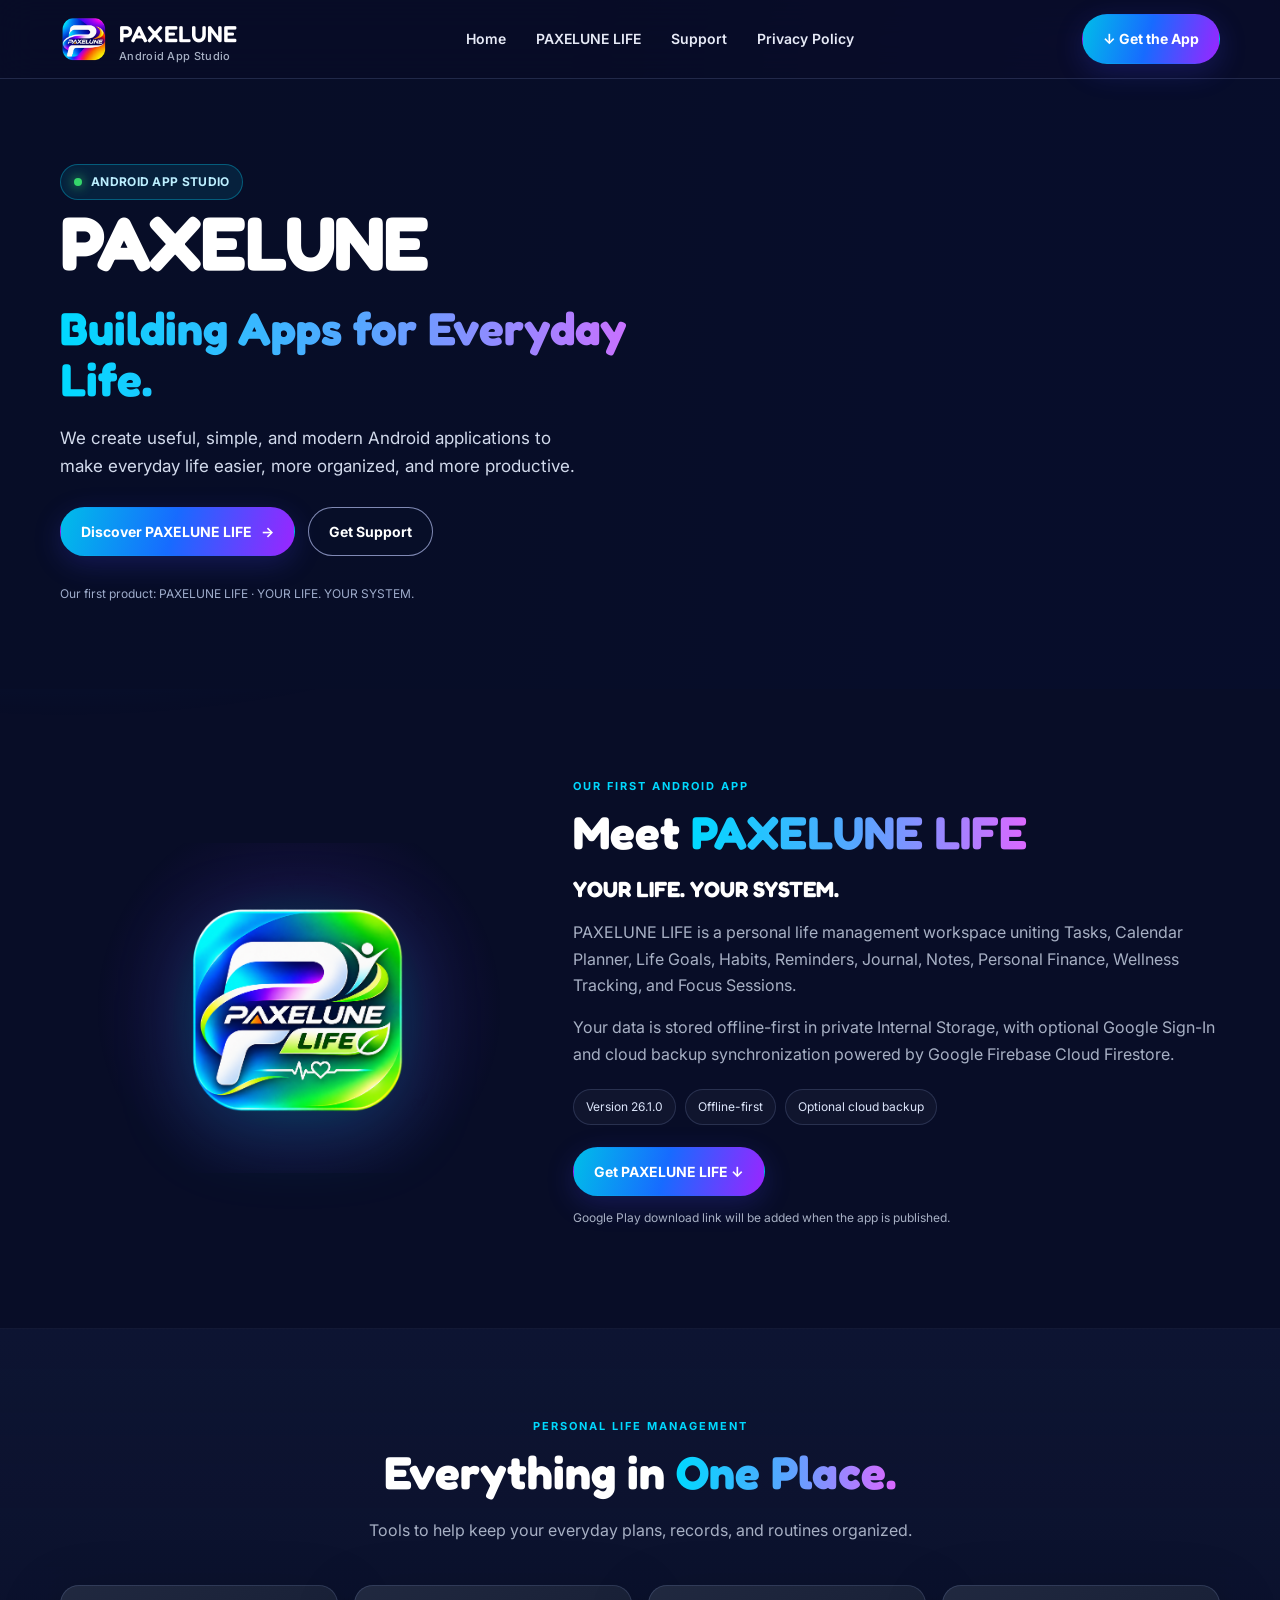
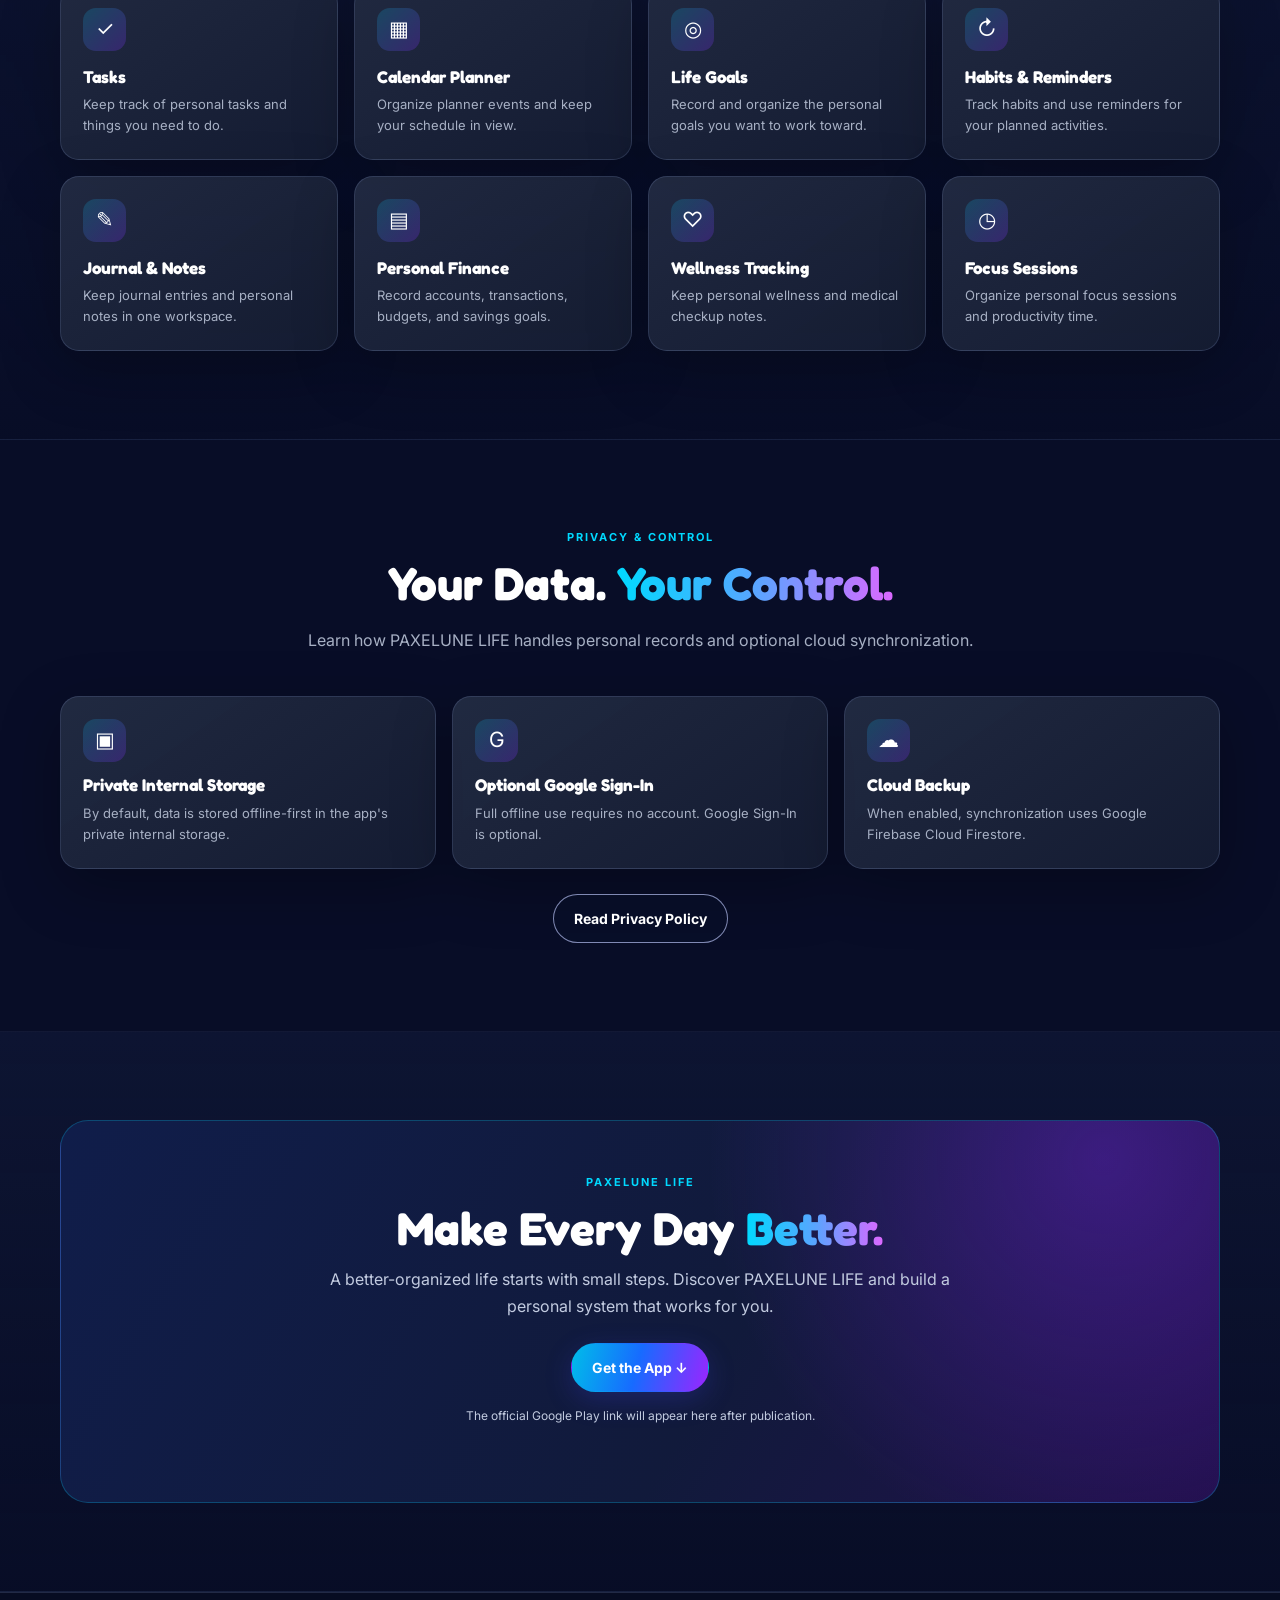
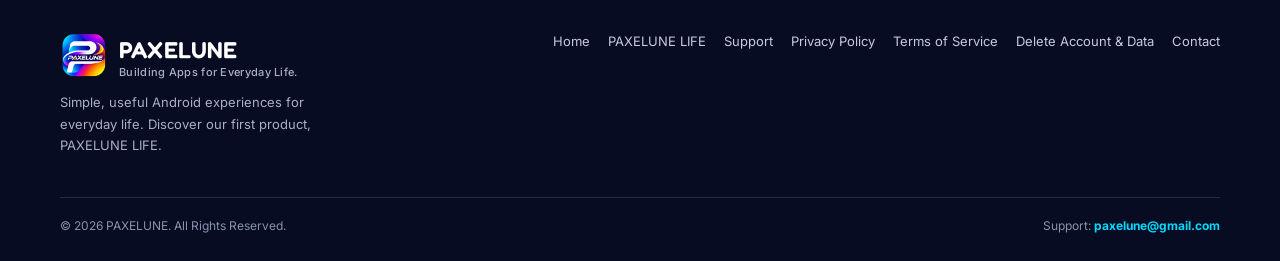
==== index.html @ 8ac83ff8 "Upload PAXELUNE website" ====
<!doctype html>
<html lang="en"><head><meta charset="utf-8"><meta name="viewport" content="width=device-width,initial-scale=1">
<meta name="theme-color" content="#080d27"><meta name="description" content="PAXELUNE creates simple, useful Android applications. Discover PAXELUNE LIFE, your personal life management workspace.">
<meta property="og:title" content="PAXELUNE — Building Apps for Everyday Life"><meta property="og:description" content="Discover PAXELUNE LIFE, your personal life management workspace."><meta property="og:type" content="website">
<link rel="icon" href="assets/favicon.png"><link rel="stylesheet" href="css/style.css"><title>PAXELUNE — Building Apps for Everyday Life</title></head><body><div class="top-glow"></div>

<header class="navbar"><div class="container nav-inner">
<a class="brand" href="index.html"><img src="assets/logo-paxelune.png" alt="PAXELUNE logo"><span>PAXELUNE<small>Android App Studio</small></span></a>
<button class="menu-toggle" aria-label="Open navigation" aria-expanded="false">☰</button>
<nav class="nav-links" aria-label="Main navigation"><a href="index.html">Home</a><a href="index.html#life">PAXELUNE LIFE</a><a href="support.html">Support</a><a href="privacy-policy.html">Privacy Policy</a></nav>
<a class="nav-cta" data-play-store href="#coming-soon">↓ Get the App</a>
</div></header>

<main>
<section class="hero"><div class="container"><div class="hero-content">
<div class="eyebrow"><span class="dot"></span> ANDROID APP STUDIO</div>
<h1>PAXELUNE</h1><h2 class="gradient-text">Building Apps for Everyday Life.</h2>
<p>We create useful, simple, and modern Android applications to make everyday life easier, more organized, and more productive.</p>
<div class="hero-actions"><a class="btn btn-primary" href="#life">Discover PAXELUNE LIFE <span>→</span></a><a class="btn btn-outline" href="support.html">Get Support</a></div>
<div class="hero-note">Our first product: PAXELUNE LIFE · YOUR LIFE. YOUR SYSTEM.</div>
</div></div></section>

<section class="section" id="life"><div class="container product-grid">
<div class="product-logo-wrap"><img class="product-logo" src="assets/logo-paxelune-life.png" alt="PAXELUNE LIFE official application logo"></div>
<div class="product-copy"><div class="kicker">OUR FIRST ANDROID APP</div><h2>Meet <span class="gradient-text">PAXELUNE LIFE</span></h2>
<h3>YOUR LIFE. YOUR SYSTEM.</h3>
<p>PAXELUNE LIFE is a personal life management workspace uniting Tasks, Calendar Planner, Life Goals, Habits, Reminders, Journal, Notes, Personal Finance, Wellness Tracking, and Focus Sessions.</p>
<p>Your data is stored offline-first in private Internal Storage, with optional Google Sign-In and cloud backup synchronization powered by Google Firebase Cloud Firestore.</p>
<div class="info-pills"><span class="pill">Version 26.1.0</span><span class="pill">Offline-first</span><span class="pill">Optional cloud backup</span></div>
<a class="btn btn-primary" data-play-store href="#coming-soon">Get PAXELUNE LIFE ↓</a><p id="download-status" class="form-help" aria-live="polite">Google Play download link will be added when the app is published.</p>
</div></div></section>

<section class="section alt" id="features"><div class="container"><div class="section-head"><div class="kicker">PERSONAL LIFE MANAGEMENT</div><h2>Everything in <span class="gradient-text">One Place.</span></h2><p>Tools to help keep your everyday plans, records, and routines organized.</p></div>
<div class="feature-grid">
<div class="feature-card"><div class="feature-icon">✓</div><h3>Tasks</h3><p>Keep track of personal tasks and things you need to do.</p></div>
<div class="feature-card"><div class="feature-icon">▦</div><h3>Calendar Planner</h3><p>Organize planner events and keep your schedule in view.</p></div>
<div class="feature-card"><div class="feature-icon">◎</div><h3>Life Goals</h3><p>Record and organize the personal goals you want to work toward.</p></div>
<div class="feature-card"><div class="feature-icon">↻</div><h3>Habits &amp; Reminders</h3><p>Track habits and use reminders for your planned activities.</p></div>
<div class="feature-card"><div class="feature-icon">✎</div><h3>Journal &amp; Notes</h3><p>Keep journal entries and personal notes in one workspace.</p></div>
<div class="feature-card"><div class="feature-icon">▤</div><h3>Personal Finance</h3><p>Record accounts, transactions, budgets, and savings goals.</p></div>
<div class="feature-card"><div class="feature-icon">♡</div><h3>Wellness Tracking</h3><p>Keep personal wellness and medical checkup notes.</p></div>
<div class="feature-card"><div class="feature-icon">◷</div><h3>Focus Sessions</h3><p>Organize personal focus sessions and productivity time.</p></div>
</div></div></section>

<section class="section"><div class="container"><div class="section-head"><div class="kicker">PRIVACY &amp; CONTROL</div><h2>Your Data. <span class="gradient-text">Your Control.</span></h2><p>Learn how PAXELUNE LIFE handles personal records and optional cloud synchronization.</p></div>
<div class="privacy-strip">
<div class="info-card"><div class="feature-icon">▣</div><h3>Private Internal Storage</h3><p>By default, data is stored offline-first in the app's private internal storage.</p></div>
<div class="info-card"><div class="feature-icon">G</div><h3>Optional Google Sign-In</h3><p>Full offline use requires no account. Google Sign-In is optional.</p></div>
<div class="info-card"><div class="feature-icon">☁</div><h3>Cloud Backup</h3><p>When enabled, synchronization uses Google Firebase Cloud Firestore.</p></div>
</div><div style="text-align:center;margin-top:25px"><a class="btn btn-outline" href="privacy-policy.html">Read Privacy Policy</a></div>
</div></section>

<section class="section alt"><div class="container"><div class="cta-panel"><div class="kicker">PAXELUNE LIFE</div><h2>Make Every Day <span class="gradient-text">Better.</span></h2><p>A better-organized life starts with small steps. Discover PAXELUNE LIFE and build a personal system that works for you.</p><a class="btn btn-primary" data-play-store href="#coming-soon">Get the App ↓</a><p id="coming-soon" class="form-help" style="margin-top:14px">The official Google Play link will appear here after publication.</p></div></div></section>
</main>

<footer class="footer"><div class="container"><div class="footer-top">
<div class="footer-brand"><a class="brand" href="index.html"><img src="assets/logo-paxelune.png" alt="PAXELUNE logo"><span>PAXELUNE<small>Building Apps for Everyday Life.</small></span></a><p>Simple, useful Android experiences for everyday life. Discover our first product, PAXELUNE LIFE.</p></div>
<div class="footer-links"><a href="index.html">Home</a><a href="index.html#life">PAXELUNE LIFE</a><a href="support.html">Support</a><a href="privacy-policy.html">Privacy Policy</a><a href="terms.html">Terms of Service</a><a href="delete-account.html">Delete Account &amp; Data</a><a href="mailto:paxelune@gmail.com">Contact</a></div>
</div><div class="copyright"><span>© 2026 PAXELUNE. All Rights Reserved.</span><span>Support: <a class="email-link" href="mailto:paxelune@gmail.com">paxelune@gmail.com</a></span></div></div></footer>
<script src="js/main.js"></script></body></html>
---- css/style.css ----
@import url('https://fonts.googleapis.com/css2?family=Fredoka:wght@400;500;600;700&family=Inter:wght@400;500;600;700&display=swap');
:root{--bg:#080d27;--bg2:#10172f;--card:#20283b;--card2:#171f35;--blue:#176bff;--cyan:#00d9ff;--purple:#862bff;--magenta:#d52bff;--green:#35d66b;--yellow:#ffc83d;--white:#fff;--muted:#a7b0c4;--line:rgba(155,177,230,.18);--radius:22px;--shadow:0 18px 60px rgba(0,0,0,.28)}
*{box-sizing:border-box}html{scroll-behavior:smooth;scroll-padding-top:90px}body{margin:0;background:var(--bg);color:var(--white);font-family:Inter,Arial,sans-serif;line-height:1.65}a{color:inherit;text-decoration:none}img{max-width:100%;display:block}button,input,textarea{font:inherit}.container{width:min(1160px,calc(100% - 40px));margin:auto}.top-glow{position:fixed;inset:0;pointer-events:none;z-index:-1;background:radial-gradient(ellipse at 85% 8%,rgba(91,35,204,.16),transparent 34%),radial-gradient(ellipse at 5% 55%,rgba(0,153,255,.10),transparent 32%)}
.navbar{position:sticky;top:0;z-index:50;background:rgba(8,13,39,.84);backdrop-filter:blur(18px);border-bottom:1px solid var(--line)}.nav-inner{height:78px;display:flex;align-items:center;justify-content:space-between;gap:22px}.brand{display:flex;align-items:center;gap:11px;font-family:Fredoka,sans-serif;font-weight:600;font-size:23px;letter-spacing:.2px}.brand img{width:48px;height:48px;object-fit:contain;border-radius:13px}.brand small{display:block;font:500 11px Inter,sans-serif;color:var(--muted);letter-spacing:.3px;margin-top:-4px}.nav-links{display:flex;align-items:center;gap:30px;color:#e7ebf7;font-size:14px;font-weight:600}.nav-links a{transition:color .2s}.nav-links a:hover,.nav-links a.active{color:var(--cyan)}.nav-cta,.btn{display:inline-flex;align-items:center;justify-content:center;gap:9px;padding:12px 20px;border-radius:999px;font-weight:700;font-size:14px;border:1px solid transparent;cursor:pointer;transition:transform .2s,box-shadow .2s,opacity .2s}.nav-cta,.btn-primary{color:white;background:linear-gradient(105deg,#00bde9,#176bff 48%,#9b25ff);box-shadow:0 8px 28px rgba(70,70,255,.22)}.btn-outline{border-color:rgba(194,205,255,.65);background:rgba(9,16,43,.38);color:white}.btn:hover,.nav-cta:hover{transform:translateY(-2px);box-shadow:0 12px 30px rgba(0,190,255,.22)}.menu-toggle{display:none;background:none;border:1px solid var(--line);color:white;border-radius:12px;padding:9px 12px;font-size:20px}
.hero{min-height:610px;display:flex;align-items:center;position:relative;overflow:hidden;background:#070d2b url('../assets/hero-paxelune-life.png') center/cover no-repeat}.hero:before{content:"";position:absolute;inset:0;background:linear-gradient(90deg,rgba(7,13,39,.98) 0%,rgba(7,13,39,.9) 38%,rgba(7,13,39,.12) 76%,rgba(7,13,39,.08) 100%)}.hero-content{position:relative;z-index:1;max-width:610px;padding:85px 0}.eyebrow{display:inline-flex;align-items:center;gap:9px;padding:7px 13px;border-radius:99px;background:rgba(0,217,255,.10);border:1px solid rgba(0,217,255,.32);color:#bcefff;font-size:12px;font-weight:700;letter-spacing:.3px}.eyebrow .dot{width:8px;height:8px;border-radius:50%;background:var(--green);box-shadow:0 0 12px var(--green)}h1,h2,h3{font-family:Fredoka,Inter,sans-serif;line-height:1.12;margin:0 0 18px}h1{font-size:clamp(44px,7vw,76px);letter-spacing:-1.8px}h2{font-size:clamp(31px,4vw,46px)}h3{font-size:22px}.gradient-text{background:linear-gradient(90deg,var(--cyan),#58a5ff,#db68ff);-webkit-background-clip:text;background-clip:text;color:transparent}.hero p{font-size:17px;color:#d2daec;max-width:535px;margin:0 0 27px}.hero-actions{display:flex;flex-wrap:wrap;gap:13px}.hero-note{margin-top:28px;color:#9eaccb;font-size:12px}
.section{padding:88px 0}.section.alt{background:linear-gradient(180deg,rgba(18,27,59,.56),rgba(9,15,39,.18));border-block:1px solid rgba(145,170,230,.08)}.section-head{text-align:center;max-width:700px;margin:0 auto 42px}.section-head p{color:var(--muted);margin:0}.kicker{color:var(--cyan);font-weight:700;text-transform:uppercase;font-size:11px;letter-spacing:2px;margin-bottom:12px}
.product-grid{display:grid;grid-template-columns:.85fr 1.15fr;gap:35px;align-items:center}.product-logo-wrap{display:flex;justify-content:center;align-items:center;min-height:330px;background:radial-gradient(circle,rgba(0,217,255,.15),rgba(134,43,255,.08) 44%,transparent 70%);border-radius:30px}.product-logo{width:min(270px,70%);filter:drop-shadow(0 20px 38px rgba(0,210,255,.2))}.product-copy p{color:var(--muted)}.info-pills{display:flex;flex-wrap:wrap;gap:9px;margin:22px 0}.pill{padding:7px 12px;border:1px solid var(--line);border-radius:99px;background:rgba(255,255,255,.035);font-size:12px;color:#dce5fa}
.feature-grid{display:grid;grid-template-columns:repeat(4,1fr);gap:16px}.feature-card,.info-card,.faq-item{background:linear-gradient(145deg,rgba(35,44,67,.92),rgba(21,29,51,.94));border:1px solid var(--line);border-radius:19px;padding:22px;box-shadow:var(--shadow)}.feature-icon{width:43px;height:43px;display:grid;place-items:center;border-radius:13px;background:linear-gradient(135deg,rgba(0,217,255,.18),rgba(134,43,255,.25));font-size:21px;margin-bottom:16px}.feature-card h3{font-size:17px;margin-bottom:8px}.feature-card p,.info-card p{font-size:13px;color:var(--muted);margin:0}
.privacy-strip{display:grid;grid-template-columns:repeat(3,1fr);gap:16px}.info-card h3{font-size:17px;margin-bottom:9px}.info-card .feature-icon{margin-bottom:13px}
.cta-panel{position:relative;overflow:hidden;border:1px solid rgba(0,217,255,.24);border-radius:28px;padding:52px;background:radial-gradient(circle at 90% 10%,rgba(133,43,255,.32),transparent 36%),linear-gradient(120deg,#101d4a,#111a3b 58%,#21104c);text-align:center}.cta-panel p{max-width:620px;margin:0 auto 24px;color:#c2cbe0}.cta-panel h2{margin-bottom:12px}
.footer{padding:38px 0 25px;border-top:1px solid var(--line);background:#070c22}.footer-top{display:flex;align-items:flex-start;justify-content:space-between;gap:28px;padding-bottom:28px}.footer-brand p{color:var(--muted);font-size:13px;max-width:290px}.footer-links{display:flex;flex-wrap:wrap;gap:18px;color:#c3cbe0;font-size:13px}.footer-links a:hover{color:var(--cyan)}.copyright{border-top:1px solid var(--line);padding-top:18px;color:#8792ad;font-size:12px;display:flex;justify-content:space-between;gap:15px;flex-wrap:wrap}
.page-hero{padding:78px 0 48px;background:radial-gradient(ellipse at 85% 0%,rgba(123,37,255,.22),transparent 45%),linear-gradient(180deg,#0d1640,#080d27);border-bottom:1px solid var(--line)}.page-hero h1{font-size:clamp(38px,5vw,58px)}.page-hero p{color:var(--muted);max-width:700px;margin:0}.content-wrap{padding:48px 0 90px}.content-card{background:rgba(31,40,61,.82);border:1px solid var(--line);border-radius:22px;padding:clamp(22px,4vw,38px);margin-bottom:18px}.content-card h2{font-size:25px;margin:0 0 14px}.content-card h3{font-size:18px;margin:24px 0 8px}.content-card p,.content-card li{color:#bac4d8;font-size:14px}.content-card p{margin:8px 0 14px}.content-card ul{padding-left:22px}.muted{color:var(--muted)}.notice{border-left:3px solid var(--yellow);padding:13px 16px;background:rgba(255,195,61,.07);border-radius:0 12px 12px 0;color:#d9d4c3;font-size:13px;margin:18px 0}
.faq-list{max-width:850px;margin:auto;display:grid;gap:12px}.faq-item{padding:0;overflow:hidden}.faq-question{width:100%;text-align:left;background:none;border:0;color:white;padding:19px 21px;font-weight:700;display:flex;justify-content:space-between;gap:15px;cursor:pointer}.faq-answer{display:none;padding:0 21px 19px;color:var(--muted);font-size:14px}.faq-item.open .faq-answer{display:block}.faq-item.open .faq-question span:last-child{transform:rotate(45deg)}
.contact-card{display:grid;grid-template-columns:1fr auto;align-items:center;gap:20px}.email-link{color:var(--cyan);font-weight:700;word-break:break-word}
.form-row{display:grid;gap:7px;margin:16px 0}.form-row label{font-size:13px;font-weight:600;color:#dce5fa}.form-row input,.form-row textarea{width:100%;background:#111a32;border:1px solid #394661;color:white;border-radius:12px;padding:13px 14px;outline:none}.form-row input:focus,.form-row textarea:focus{border-color:var(--cyan);box-shadow:0 0 0 3px rgba(0,217,255,.1)}.form-row textarea{min-height:125px;resize:vertical}.form-help{font-size:12px;color:var(--muted)}
@media(max-width:900px){.nav-links{gap:16px}.feature-grid{grid-template-columns:repeat(2,1fr)}.product-grid{grid-template-columns:1fr 1fr}.hero{min-height:560px}.hero:before{background:linear-gradient(90deg,rgba(7,13,39,.98),rgba(7,13,39,.85) 48%,rgba(7,13,39,.25))}}
@media(max-width:700px){.container{width:min(100% - 30px,560px)}.nav-inner{height:68px}.brand{font-size:20px}.brand img{width:42px;height:42px}.menu-toggle{display:block}.nav-cta{display:none}.nav-links{display:none;position:absolute;top:68px;left:0;right:0;background:#0b1230;border-bottom:1px solid var(--line);padding:16px 22px 22px;flex-direction:column;align-items:stretch;gap:0}.nav-links.show{display:flex}.nav-links a{padding:13px 4px;border-bottom:1px solid rgba(255,255,255,.06)}.hero{min-height:650px;align-items:flex-start;background-position:62% center}.hero:before{background:linear-gradient(180deg,rgba(7,13,39,.97) 0%,rgba(7,13,39,.90) 48%,rgba(7,13,39,.36) 100%)}.hero-content{padding:65px 0 300px}.hero p{font-size:15px}.section{padding:65px 0}.product-grid{grid-template-columns:1fr;gap:8px}.product-logo-wrap{min-height:230px;order:2}.product-copy{order:1}.feature-grid{grid-template-columns:1fr 1fr;gap:11px}.feature-card{padding:17px}.feature-card h3{font-size:15px}.feature-card p{font-size:12px}.privacy-strip{grid-template-columns:1fr}.cta-panel{padding:36px 22px}.footer-top{flex-direction:column}.contact-card{grid-template-columns:1fr}.page-hero{padding:60px 0 36px}}
@media(max-width:390px){.feature-grid{grid-template-columns:1fr}.hero-actions .btn{width:100%}.hero-content{padding-bottom:270px}}
@media(prefers-reduced-motion:reduce){html{scroll-behavior:auto}*,*:before,*:after{animation-duration:.01ms!important;transition-duration:.01ms!important}}
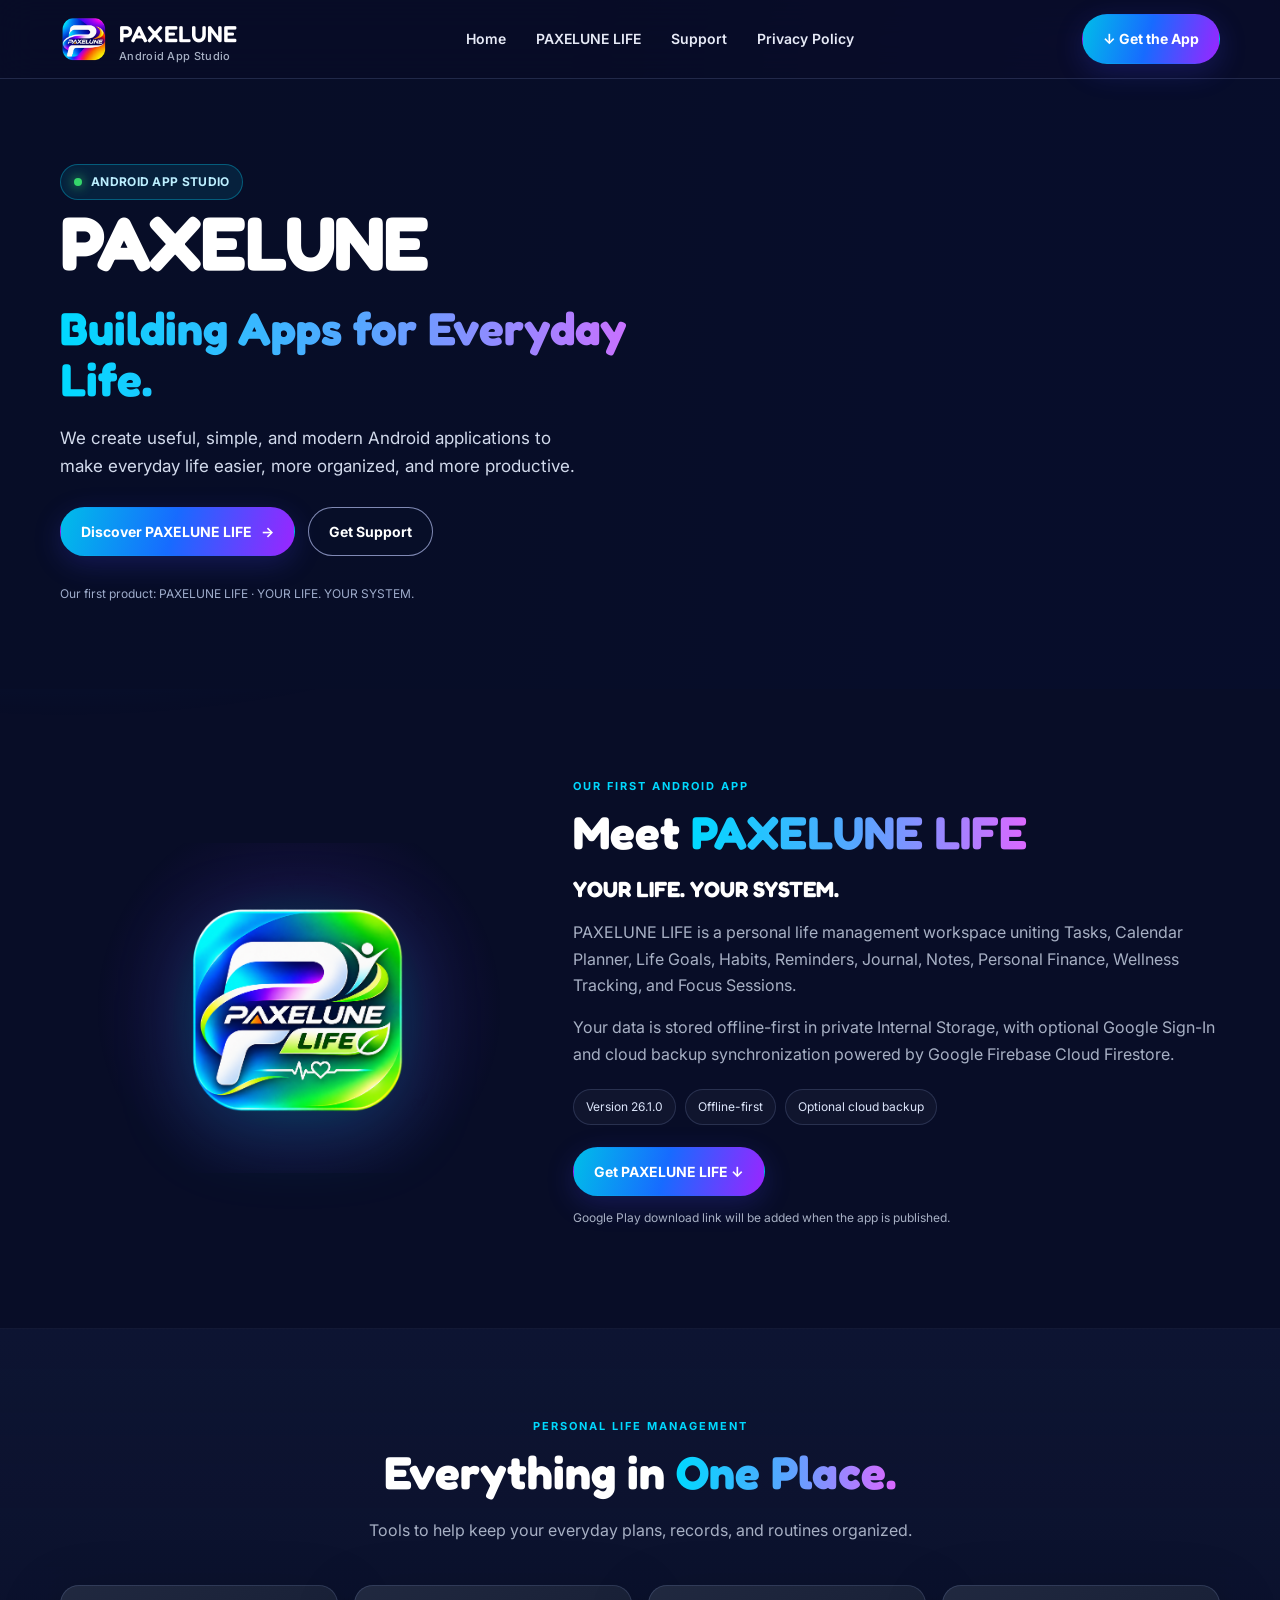
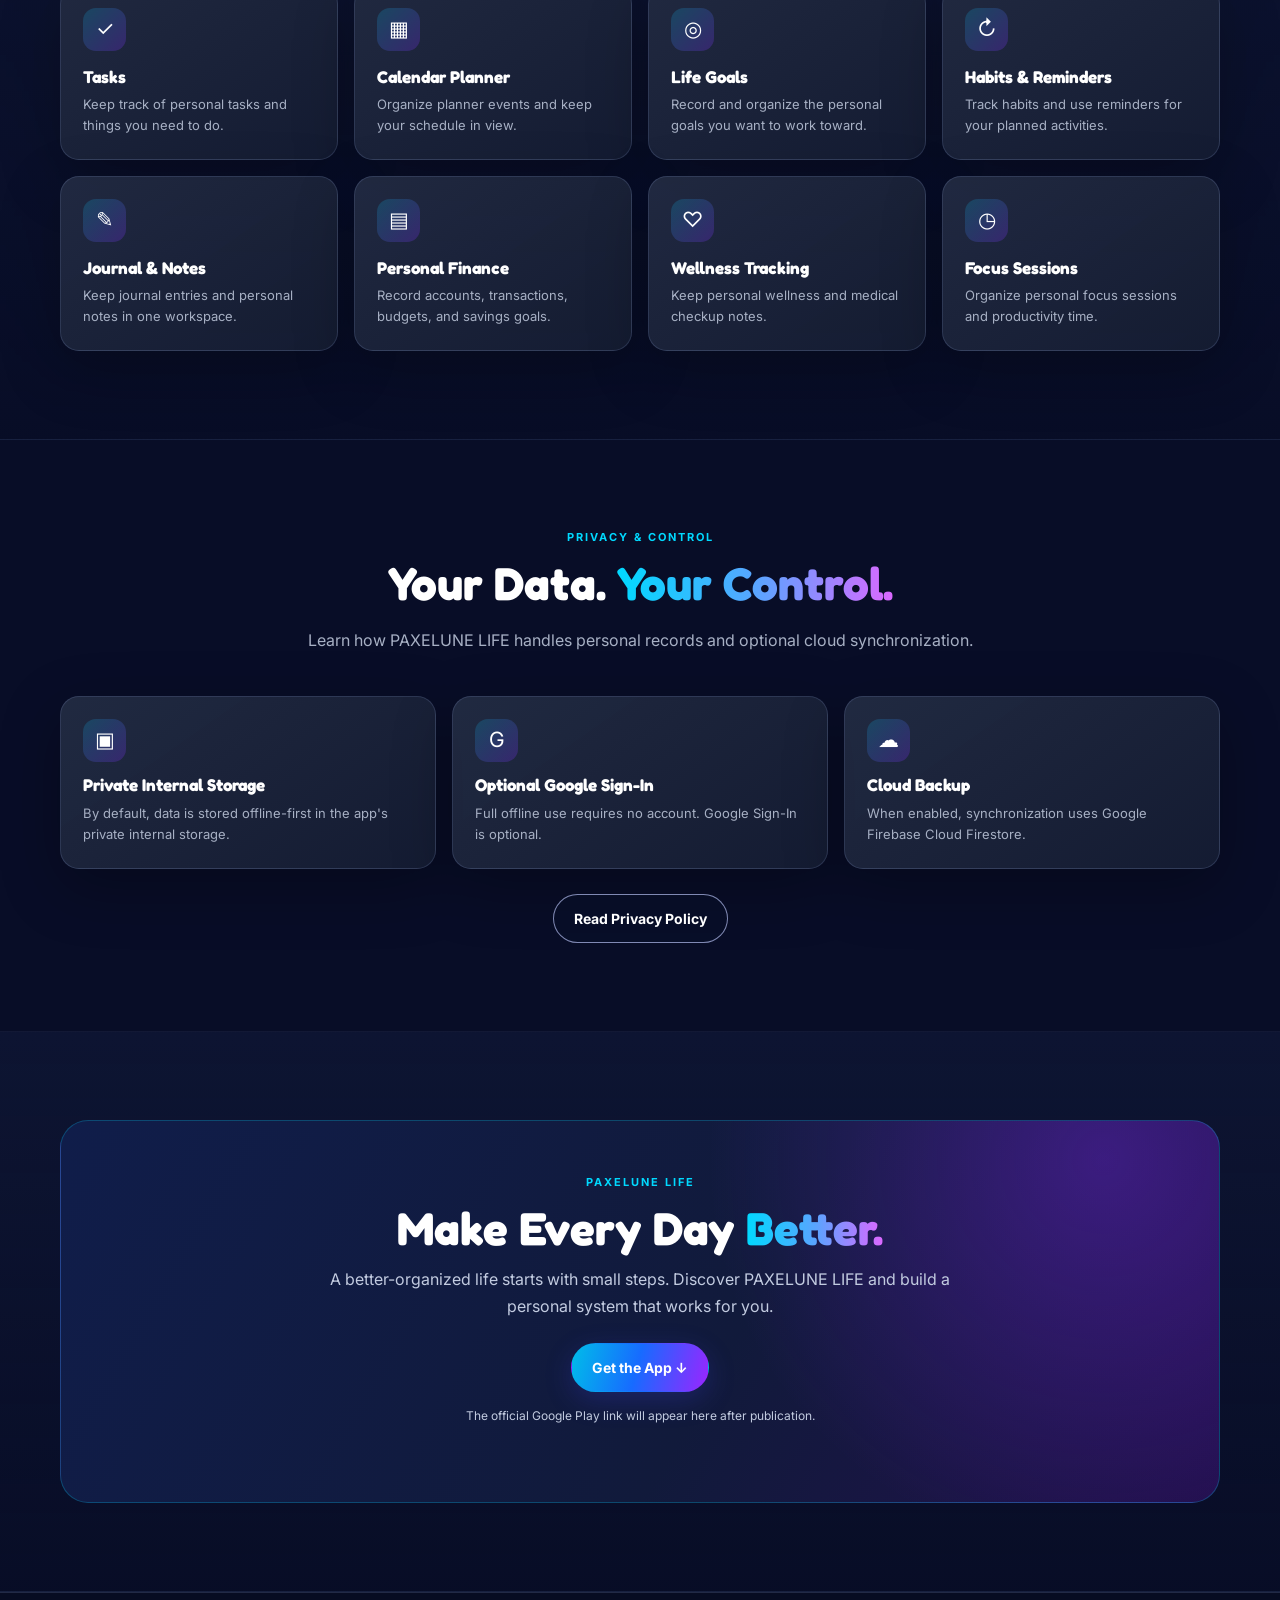
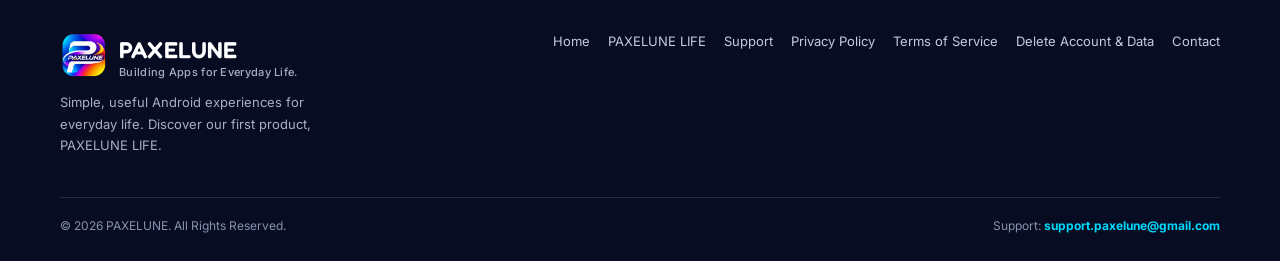
==== commit ad575668: "Upload PAXELUNE website" ====
--- a/index.html
+++ b/index.html
@@ -56,5 +56,5 @@
 <footer class="footer"><div class="container"><div class="footer-top">
 <div class="footer-brand"><a class="brand" href="index.html"><img src="assets/logo-paxelune.png" alt="PAXELUNE logo"><span>PAXELUNE<small>Building Apps for Everyday Life.</small></span></a><p>Simple, useful Android experiences for everyday life. Discover our first product, PAXELUNE LIFE.</p></div>
 <div class="footer-links"><a href="index.html">Home</a><a href="index.html#life">PAXELUNE LIFE</a><a href="support.html">Support</a><a href="privacy-policy.html">Privacy Policy</a><a href="terms.html">Terms of Service</a><a href="delete-account.html">Delete Account &amp; Data</a><a href="mailto:paxelune@gmail.com">Contact</a></div>
-</div><div class="copyright"><span>© 2026 PAXELUNE. All Rights Reserved.</span><span>Support: <a class="email-link" href="mailto:paxelune@gmail.com">paxelune@gmail.com</a></span></div></div></footer>
-<script src="js/main.js"></script></body></html>+</div><div class="copyright"><span>© 2026 PAXELUNE. All Rights Reserved.</span><span>Support: <a class="email-link" href="mailto:support.paxelune@gmail.com">support.paxelune@gmail.com</a></span></div></div></footer>
+<script src="js/main.js"></script></body></html>
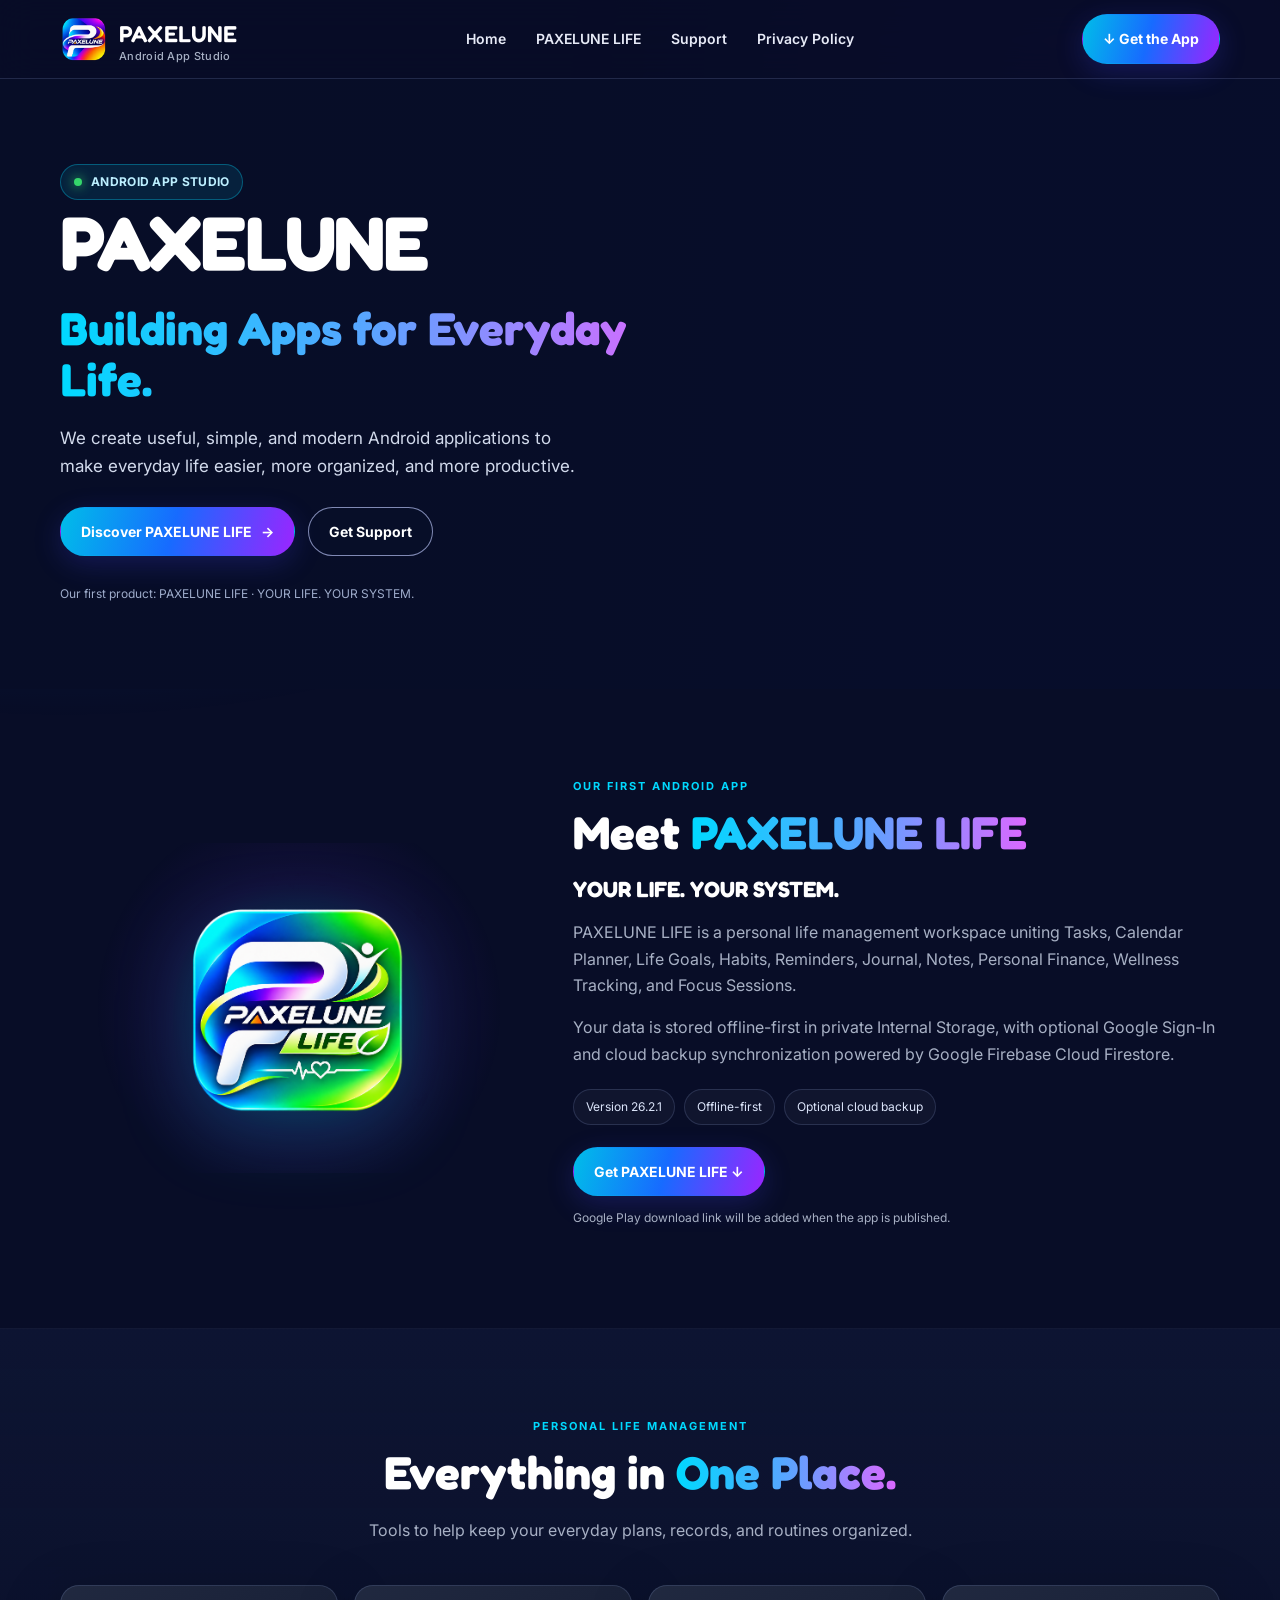
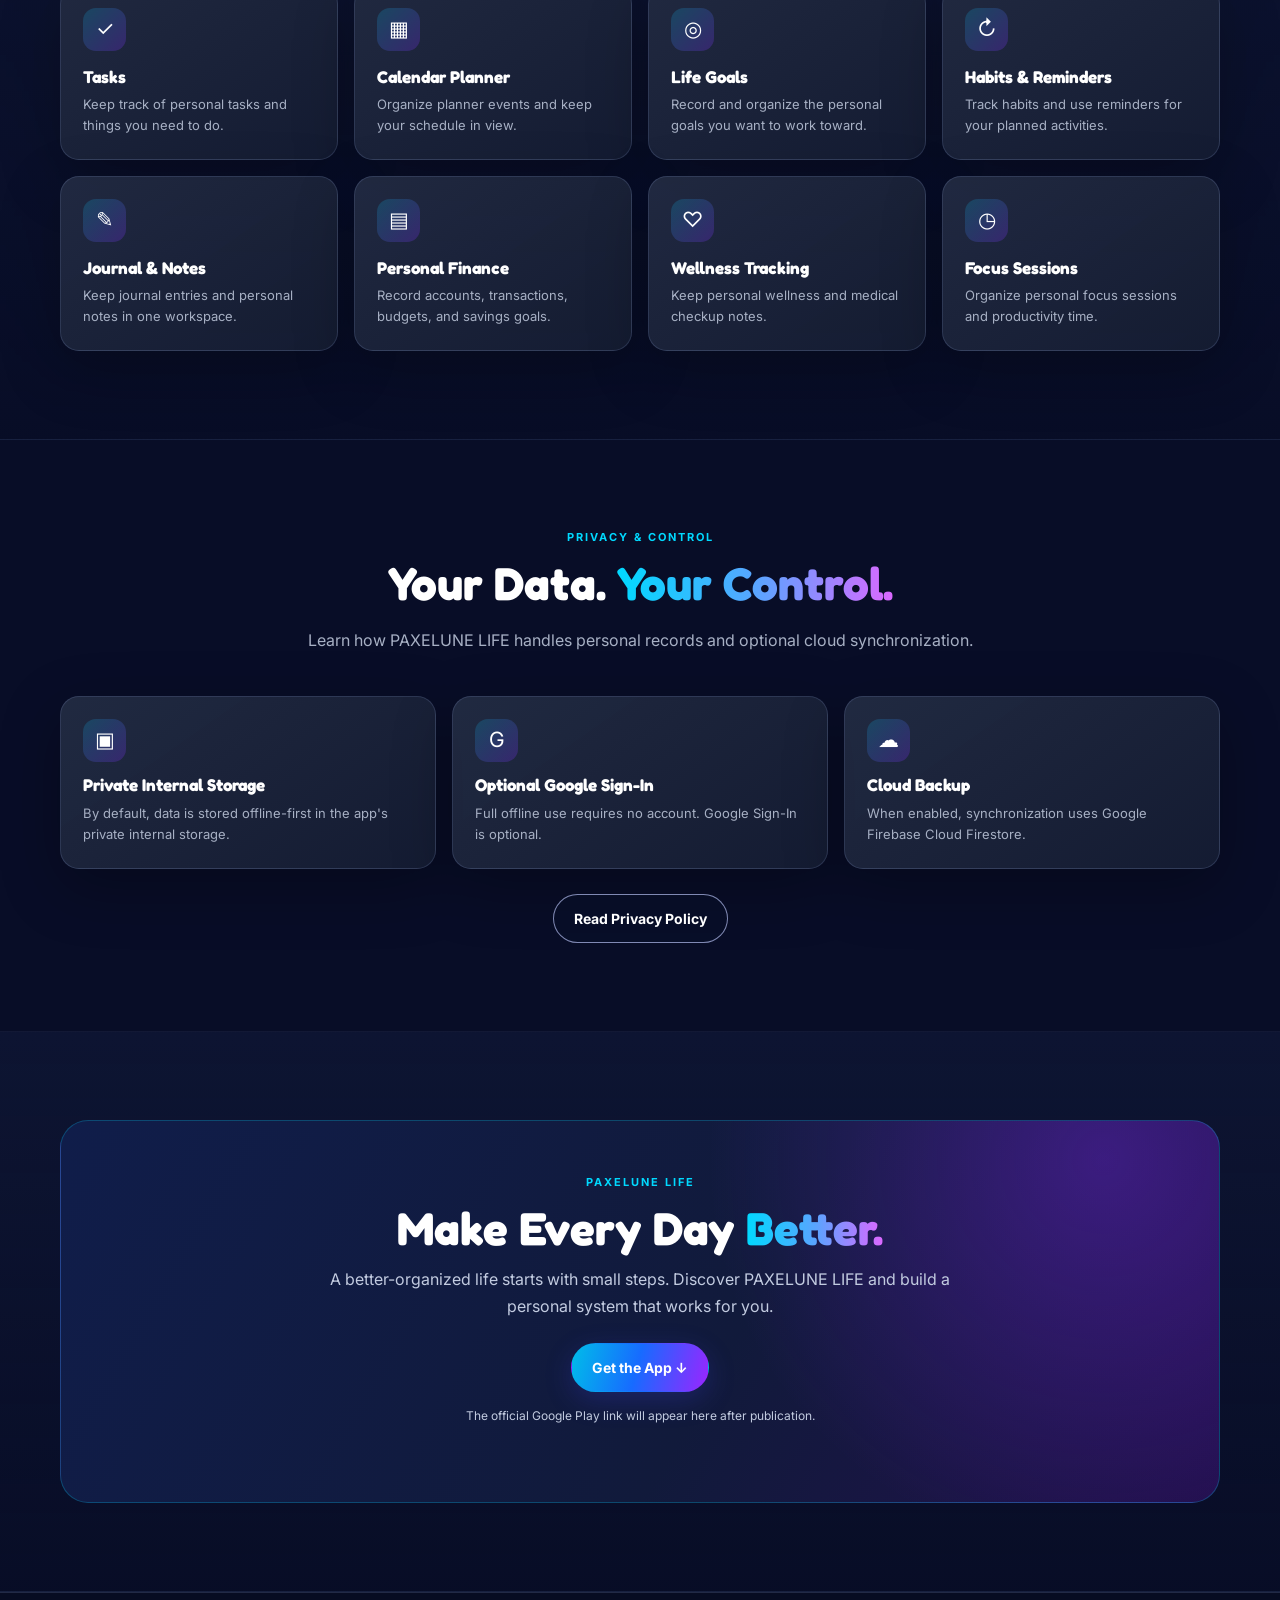
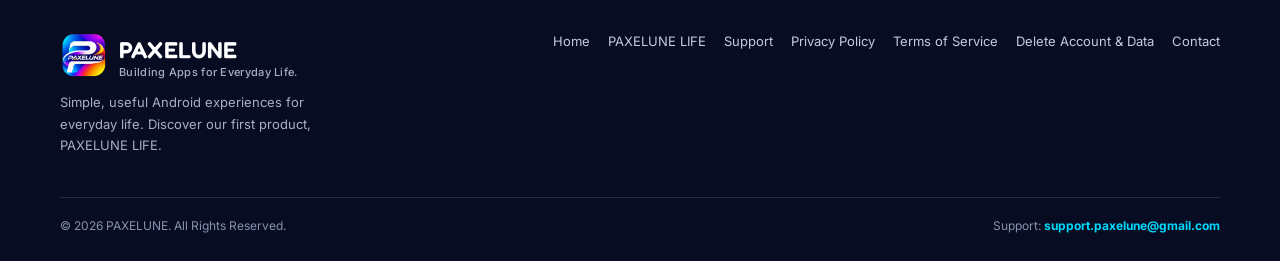
==== commit 8774f81f: "Upload PAXELUNE website" ====
--- a/index.html
+++ b/index.html
@@ -26,7 +26,7 @@
 <h3>YOUR LIFE. YOUR SYSTEM.</h3>
 <p>PAXELUNE LIFE is a personal life management workspace uniting Tasks, Calendar Planner, Life Goals, Habits, Reminders, Journal, Notes, Personal Finance, Wellness Tracking, and Focus Sessions.</p>
 <p>Your data is stored offline-first in private Internal Storage, with optional Google Sign-In and cloud backup synchronization powered by Google Firebase Cloud Firestore.</p>
-<div class="info-pills"><span class="pill">Version 26.1.0</span><span class="pill">Offline-first</span><span class="pill">Optional cloud backup</span></div>
+<div class="info-pills"><span class="pill">Version 26.2.1</span><span class="pill">Offline-first</span><span class="pill">Optional cloud backup</span></div>
 <a class="btn btn-primary" data-play-store href="#coming-soon">Get PAXELUNE LIFE ↓</a><p id="download-status" class="form-help" aria-live="polite">Google Play download link will be added when the app is published.</p>
 </div></div></section>
 
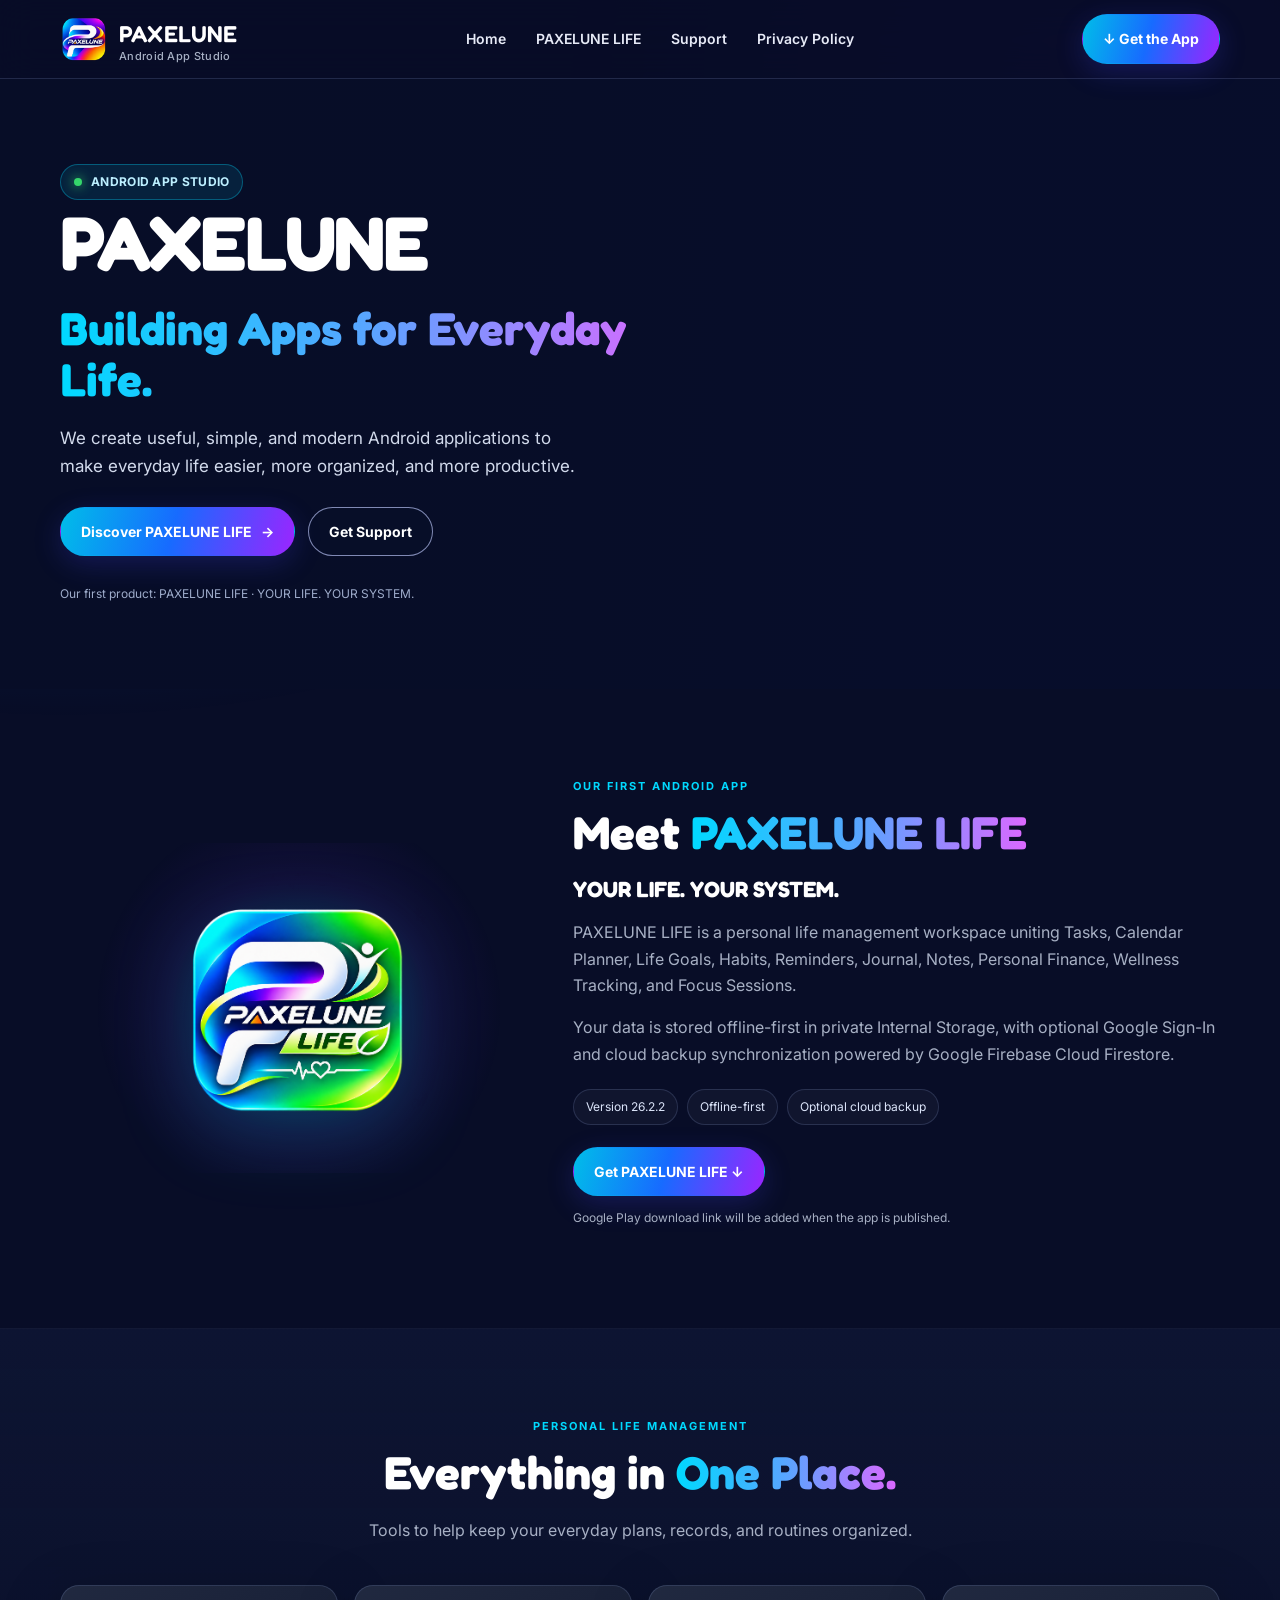
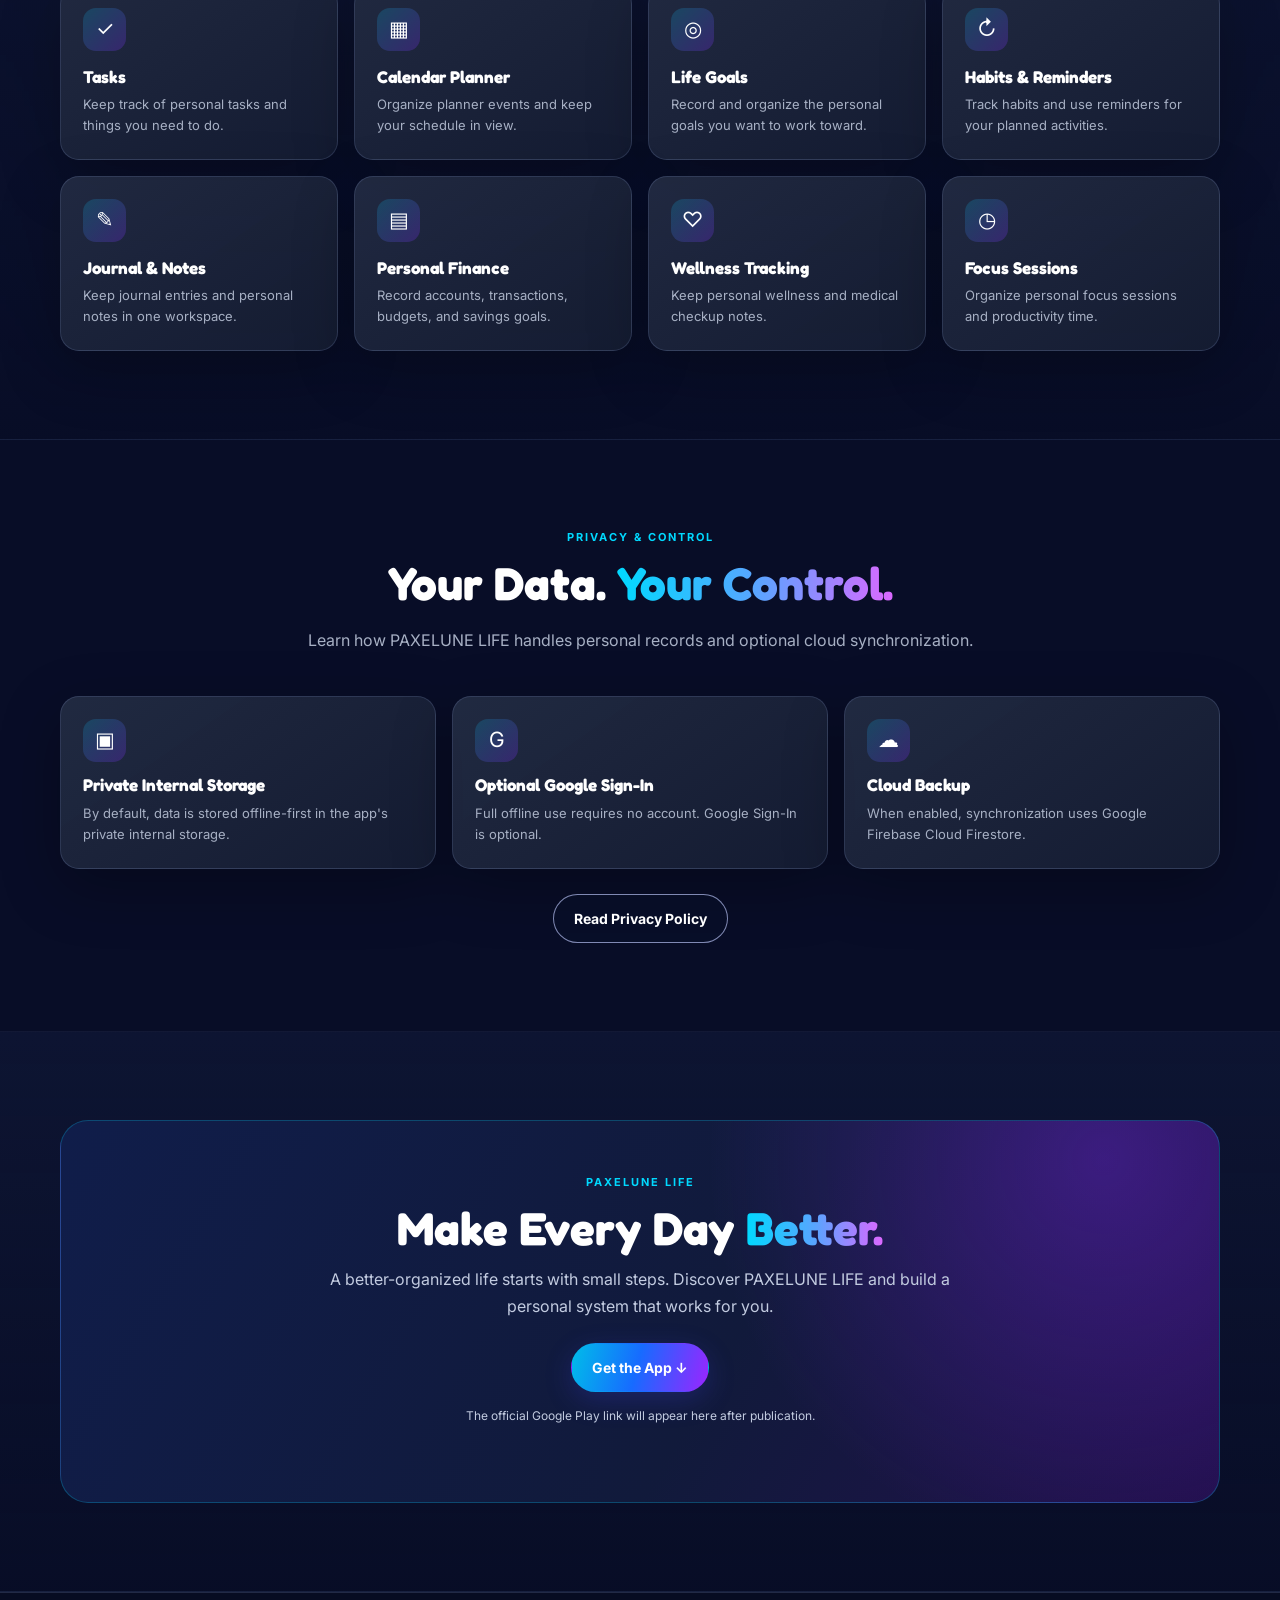
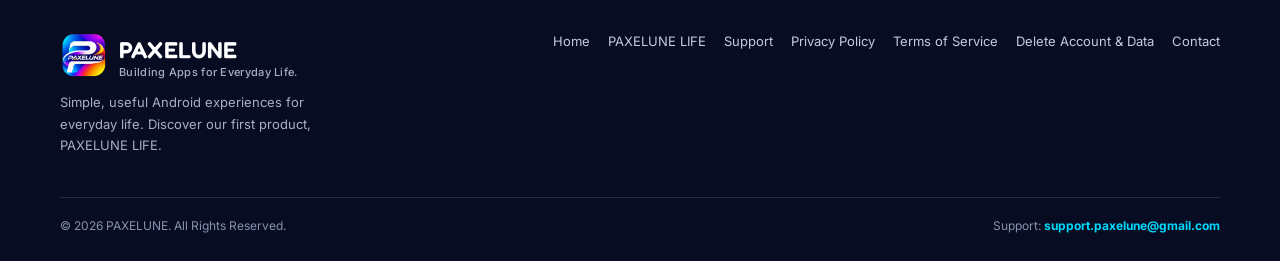
==== commit d57ca0ad: "Upload PAXELUNE website" ====
--- a/index.html
+++ b/index.html
@@ -26,7 +26,7 @@
 <h3>YOUR LIFE. YOUR SYSTEM.</h3>
 <p>PAXELUNE LIFE is a personal life management workspace uniting Tasks, Calendar Planner, Life Goals, Habits, Reminders, Journal, Notes, Personal Finance, Wellness Tracking, and Focus Sessions.</p>
 <p>Your data is stored offline-first in private Internal Storage, with optional Google Sign-In and cloud backup synchronization powered by Google Firebase Cloud Firestore.</p>
-<div class="info-pills"><span class="pill">Version 26.2.1</span><span class="pill">Offline-first</span><span class="pill">Optional cloud backup</span></div>
+<div class="info-pills"><span class="pill">Version 26.2.2</span><span class="pill">Offline-first</span><span class="pill">Optional cloud backup</span></div>
 <a class="btn btn-primary" data-play-store href="#coming-soon">Get PAXELUNE LIFE ↓</a><p id="download-status" class="form-help" aria-live="polite">Google Play download link will be added when the app is published.</p>
 </div></div></section>
 
